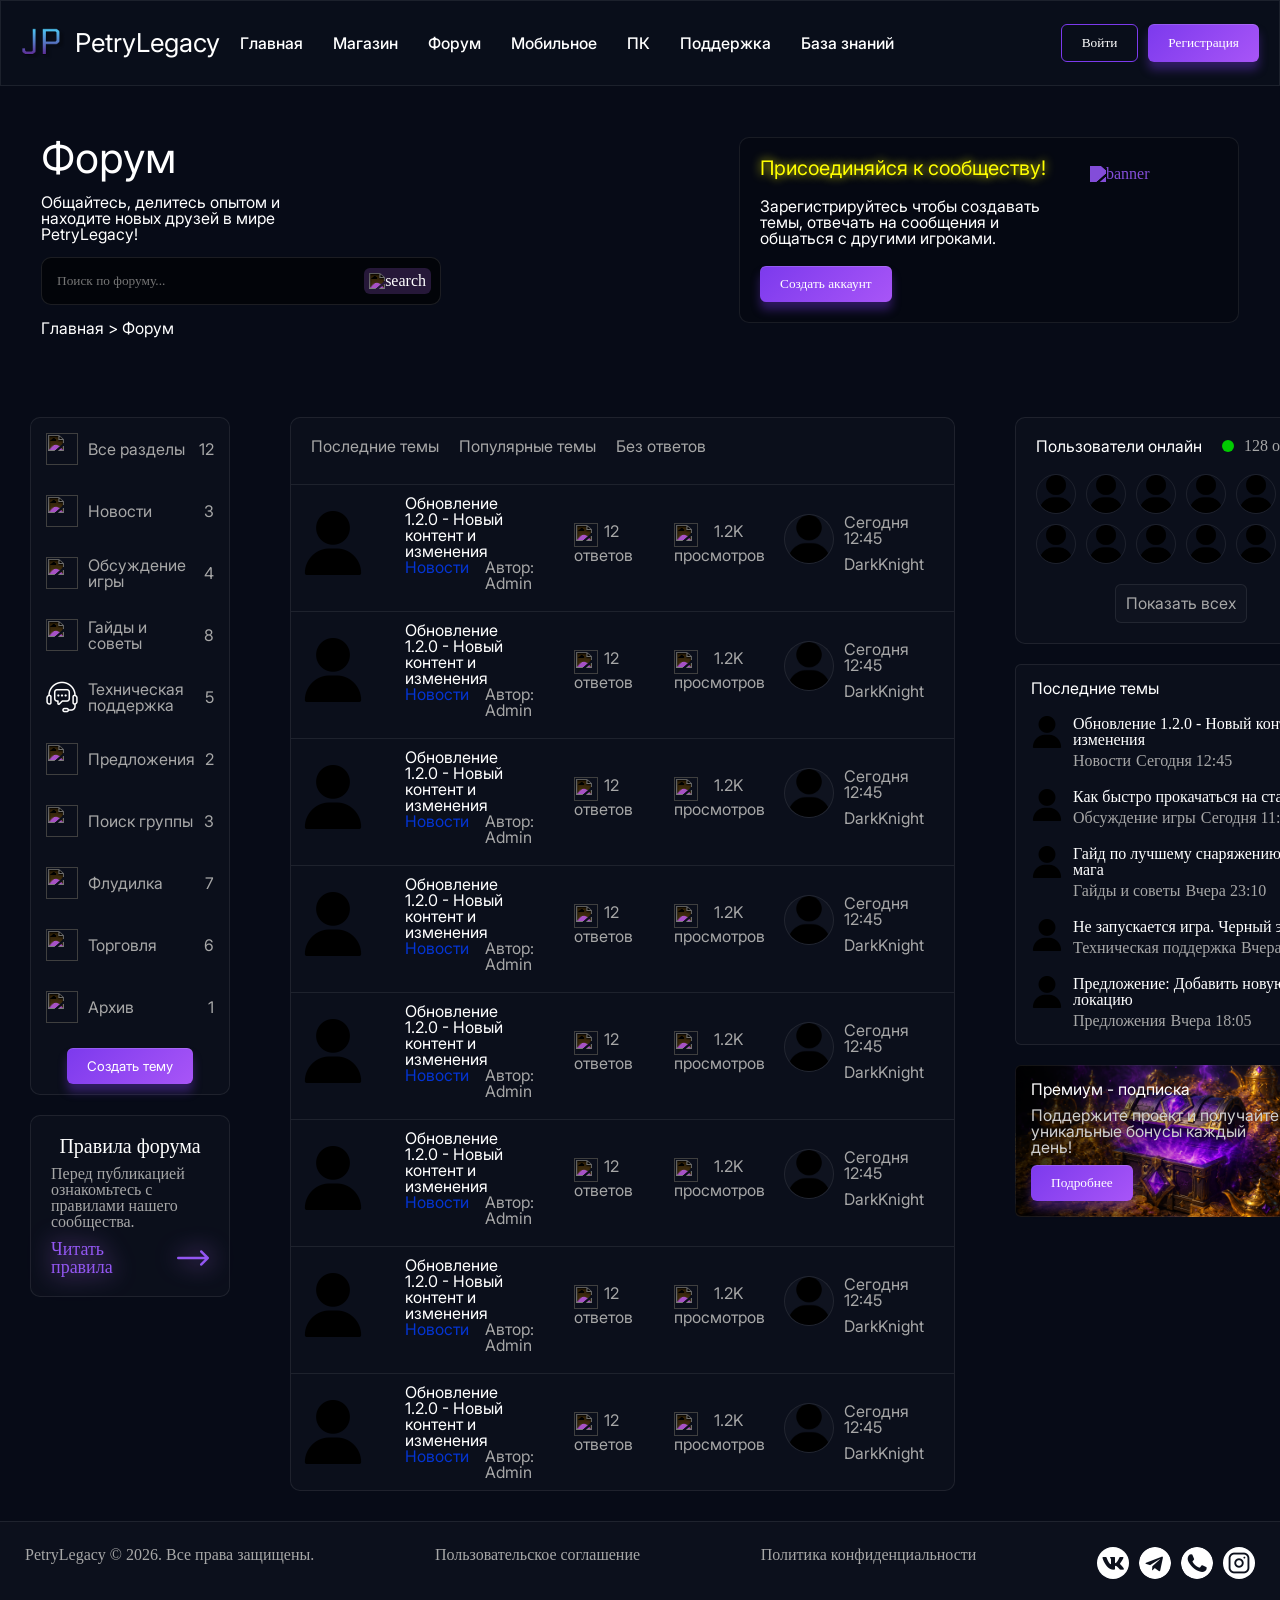
==== forum.html @ e621fa9e "сделал верстку форума" ====
<!DOCTYPE html>
<html lang="en">

<head>
    <meta charset="UTF-8">
    <meta name="viewport" content="width=device-width, initial-scale=1.0">
    <link rel="stylesheet" href="css/reset.css">
    <link rel="stylesheet" href="css/base.css">
    <link rel="stylesheet" href="css/forum.css">
    <link rel="shortcut icon" href="images/logo.png" type="image/x-icon">
    <title>PetryLegacy - Форум</title>
</head>

<body>
    <div class="container">
        <header class="header">
            <a class="header-brand" href="#">
                <img class="header-logo" src="/images/logo.png" alt="logotype">
                <div class="header-title">PetryLegacy</div>
            </a>
            <nav class="header-menu">
                <a class="header-link" href="./index.html">Главная</a>
                <a class="header-link" href="./shop.html">Магазин</a>
                <a class="header-link" href="./forum.html">Форум</a>
                <a class="header-link" href="./mobile.html">Мобильное</a>
                <a class="header-link" href="./desktop.html">ПК</a>
                <a class="header-link" href="./support.html">Поддержка</a>
                <a class="header-link" href="./guide.html">База знаний</a>
            </nav>
            <div class="header-buttons">
                <input class="button-empty" type="button" value="Войти">
                <input class="button-filled" type="button" value="Регистрация">
            </div>
        </header>


        <section class="hero">
            <div class="hero-title-block">
                <h1 class="hero-title">Форум</h1>
                <span class="hero-description">Общайтесь, делитесь опытом и находите новых друзей в мире
                    PetryLegacy!</span>
                <div class="search-block">
                    <input type="text" placeholder="Поиск по форуму...">
                    <a href="#"><img class="hero-search-image" src="images/search.png" alt="search"></a>
                </div>
                <span class="hero-banner-description">Главная > Форум</span>
            </div>
            <div class="hero-banner">
                <div class="hero-banner-block">
                    <div class="hero-banner-vertical">
                        <span class="hero-banner-title">Присоединяйся к сообществу!</span>
                        <span class="hero-banner-description">Зарегистрируйтесь чтобы создавать темы,
                            отвечать на сообщения и общаться с другими игроками.
                        </span>
                        <div>
                            <input class="button-filled" type="button" value="Создать аккаунт">
                        </div>
                    </div>
                    <img class="hero-banner-image" src="images/flag.png" alt="banner">
                </div>
            </div>
        </section>

        <main class="main">
            <section class="left-content">
                <aside class="categories">
                    <div class="category"> 
                        <img src="images/tile.png" alt="">
                        <span class="category-title">Все разделы</span>
                        <span class="category-counter">12</span>
                    </div>
                    <div class="category"> 
                        <img src="images/news.png" alt="">
                        <span class="category-title">Новости</span>
                        <span class="category-counter">3</span>
                    </div>
                    <div class="category"> 
                        <img src="images/chat.png" alt="">
                        <span class="category-title">Обсуждение игры</span>
                        <span class="category-counter">4</span>
                    </div>
                    <div class="category"> 
                        <img src="images/guide.png" alt="">
                        <span class="category-title">Гайды и советы</span>
                        <span class="category-counter">8</span>
                    </div>
                    <div class="category"> 
                        <img src="images/support.png" alt="">
                        <span class="category-title">Техническая поддержка</span>
                        <span class="category-counter">5</span>
                    </div>
                    <div class="category"> 
                        <img src="images/idea.png" alt="">
                        <span class="category-title">Предложения</span>
                        <span class="category-counter">2</span>
                    </div>
                    <div class="category"> 
                        <img src="images/group.png" alt="">
                        <span class="category-title">Поиск группы</span>
                        <span class="category-counter">3</span>
                    </div>
                    <div class="category"> 
                        <img src="images/reverse.png" alt="">
                        <span class="category-title">Флудилка</span>
                        <span class="category-counter">7</span>
                    </div>
                    <div class="category"> 
                        <img src="images/trade.png" alt="">
                        <span class="category-title">Торговля</span>
                        <span class="category-counter">6</span>
                    </div>
                    <div class="category"> 
                        <img src="images/archive.png" alt="">
                        <span class="category-title">Архив</span>
                        <span class="category-counter">1</span>
                    </div>
                    <div class="category-button">
                        <input class="button-filled" type="button" value="Создать тему" style="font-family: Inter-Regular;">
                    </div>
                </aside>
                <aside class="rules">
                    <span class="rules-title">Правила форума</span>
                    <span class="rules-description">Перед публикацией ознакомьтесь с правилами нашего сообщества.</span>
                    <div class="rules-button">
                        <a href="#">
                            <span class="rules-button-title">Читать правила</span>
                        </a>
                        <a href="#">
                            <img class="rules-image" src="images/right-arrow.png" alt="right-arrow">
                        </a>
                    </div>
                </aside>
            </section>

            <section class="content">
                <div class="content-block">
                    <div class="content-navigation">
                    <span>Последние темы</span>
                    <span>Популярные темы</span>
                    <span>Без ответов</span>
                    <div class="content-navigation-sort" custom-select>
                        <div class="first-selector"></div>
                        <div class="another-selector"></div>
                    </div>
                </div>
                    <div class="content-theme">
                        <img class="content-theme-image" src="images/avatar.png" alt="">
                        <div class="content-theme-title-block">
                            <span class="content-theme-title">Обновление 1.2.0 - Новый контент и изменения</span>
                            <span class="content-theme-category">Новости</span>
                            <span class="content-theme-author">Автор: Admin</span>
                        </div>
                        <div class="content-theme-comments">
                                <img class="content-theme-comment-image" src="images/chat.png" alt="">
                                <span class="content-theme-comment-count">12</span>
                                <span class="content-theme-comment-down">ответов</span>
                        </div>
                        <div class="content-theme-views">
                                <img class="content-theme-views-top-image" src="images/chat.png" alt="">
                                <span class="content-theme-views-top-count">1.2K</span>
                                <span class="content-theme-views-down">просмотров</span>
                        </div>
                        <div class="content-theme-profile">
                            <img class="content-theme-profile-image" src="images/avatar.png" alt="">
                            <span>Сегодня 12:45</span>
                            <span>DarkKnight</span>
                        </div>
                    </div>
                    <div class="content-theme">
                        <img class="content-theme-image" src="images/avatar.png" alt="">
                        <div class="content-theme-title-block">
                            <span class="content-theme-title">Обновление 1.2.0 - Новый контент и изменения</span>
                            <span class="content-theme-category">Новости</span>
                            <span class="content-theme-author">Автор: Admin</span>
                        </div>
                        <div class="content-theme-comments">
                                <img class="content-theme-comment-image" src="images/chat.png" alt="">
                                <span class="content-theme-comment-count">12</span>
                                <span class="content-theme-comment-down">ответов</span>
                        </div>
                        <div class="content-theme-views">
                                <img class="content-theme-views-top-image" src="images/chat.png" alt="">
                                <span class="content-theme-views-top-count">1.2K</span>
                                <span class="content-theme-views-down">просмотров</span>
                        </div>
                        <div class="content-theme-profile">
                            <img class="content-theme-profile-image" src="images/avatar.png" alt="">
                            <span>Сегодня 12:45</span>
                            <span>DarkKnight</span>
                        </div>
                    </div>
                    <div class="content-theme">
                        <img class="content-theme-image" src="images/avatar.png" alt="">
                        <div class="content-theme-title-block">
                            <span class="content-theme-title">Обновление 1.2.0 - Новый контент и изменения</span>
                            <span class="content-theme-category">Новости</span>
                            <span class="content-theme-author">Автор: Admin</span>
                        </div>
                        <div class="content-theme-comments">
                                <img class="content-theme-comment-image" src="images/chat.png" alt="">
                                <span class="content-theme-comment-count">12</span>
                                <span class="content-theme-comment-down">ответов</span>
                        </div>
                        <div class="content-theme-views">
                                <img class="content-theme-views-top-image" src="images/chat.png" alt="">
                                <span class="content-theme-views-top-count">1.2K</span>
                                <span class="content-theme-views-down">просмотров</span>
                        </div>
                        <div class="content-theme-profile">
                            <img class="content-theme-profile-image" src="images/avatar.png" alt="">
                            <span>Сегодня 12:45</span>
                            <span>DarkKnight</span>
                        </div>
                    </div>
                    <div class="content-theme">
                        <img class="content-theme-image" src="images/avatar.png" alt="">
                        <div class="content-theme-title-block">
                            <span class="content-theme-title">Обновление 1.2.0 - Новый контент и изменения</span>
                            <span class="content-theme-category">Новости</span>
                            <span class="content-theme-author">Автор: Admin</span>
                        </div>
                        <div class="content-theme-comments">
                                <img class="content-theme-comment-image" src="images/chat.png" alt="">
                                <span class="content-theme-comment-count">12</span>
                                <span class="content-theme-comment-down">ответов</span>
                        </div>
                        <div class="content-theme-views">
                                <img class="content-theme-views-top-image" src="images/chat.png" alt="">
                                <span class="content-theme-views-top-count">1.2K</span>
                                <span class="content-theme-views-down">просмотров</span>
                        </div>
                        <div class="content-theme-profile">
                            <img class="content-theme-profile-image" src="images/avatar.png" alt="">
                            <span>Сегодня 12:45</span>
                            <span>DarkKnight</span>
                        </div>
                    </div>
                    <div class="content-theme">
                        <img class="content-theme-image" src="images/avatar.png" alt="">
                        <div class="content-theme-title-block">
                            <span class="content-theme-title">Обновление 1.2.0 - Новый контент и изменения</span>
                            <span class="content-theme-category">Новости</span>
                            <span class="content-theme-author">Автор: Admin</span>
                        </div>
                        <div class="content-theme-comments">
                                <img class="content-theme-comment-image" src="images/chat.png" alt="">
                                <span class="content-theme-comment-count">12</span>
                                <span class="content-theme-comment-down">ответов</span>
                        </div>
                        <div class="content-theme-views">
                                <img class="content-theme-views-top-image" src="images/chat.png" alt="">
                                <span class="content-theme-views-top-count">1.2K</span>
                                <span class="content-theme-views-down">просмотров</span>
                        </div>
                        <div class="content-theme-profile">
                            <img class="content-theme-profile-image" src="images/avatar.png" alt="">
                            <span>Сегодня 12:45</span>
                            <span>DarkKnight</span>
                        </div>
                    </div>
                    <div class="content-theme">
                        <img class="content-theme-image" src="images/avatar.png" alt="">
                        <div class="content-theme-title-block">
                            <span class="content-theme-title">Обновление 1.2.0 - Новый контент и изменения</span>
                            <span class="content-theme-category">Новости</span>
                            <span class="content-theme-author">Автор: Admin</span>
                        </div>
                        <div class="content-theme-comments">
                                <img class="content-theme-comment-image" src="images/chat.png" alt="">
                                <span class="content-theme-comment-count">12</span>
                                <span class="content-theme-comment-down">ответов</span>
                        </div>
                        <div class="content-theme-views">
                                <img class="content-theme-views-top-image" src="images/chat.png" alt="">
                                <span class="content-theme-views-top-count">1.2K</span>
                                <span class="content-theme-views-down">просмотров</span>
                        </div>
                        <div class="content-theme-profile">
                            <img class="content-theme-profile-image" src="images/avatar.png" alt="">
                            <span>Сегодня 12:45</span>
                            <span>DarkKnight</span>
                        </div>
                    </div>
                    <div class="content-theme">
                        <img class="content-theme-image" src="images/avatar.png" alt="">
                        <div class="content-theme-title-block">
                            <span class="content-theme-title">Обновление 1.2.0 - Новый контент и изменения</span>
                            <span class="content-theme-category">Новости</span>
                            <span class="content-theme-author">Автор: Admin</span>
                        </div>
                        <div class="content-theme-comments">
                                <img class="content-theme-comment-image" src="images/chat.png" alt="">
                                <span class="content-theme-comment-count">12</span>
                                <span class="content-theme-comment-down">ответов</span>
                        </div>
                        <div class="content-theme-views">
                                <img class="content-theme-views-top-image" src="images/chat.png" alt="">
                                <span class="content-theme-views-top-count">1.2K</span>
                                <span class="content-theme-views-down">просмотров</span>
                        </div>
                        <div class="content-theme-profile">
                            <img class="content-theme-profile-image" src="images/avatar.png" alt="">
                            <span>Сегодня 12:45</span>
                            <span>DarkKnight</span>
                        </div>
                    </div>
                    <div class="content-theme">
                        <img class="content-theme-image" src="images/avatar.png" alt="">
                        <div class="content-theme-title-block">
                            <span class="content-theme-title">Обновление 1.2.0 - Новый контент и изменения</span>
                            <span class="content-theme-category">Новости</span>
                            <span class="content-theme-author">Автор: Admin</span>
                        </div>
                        <div class="content-theme-comments">
                                <img class="content-theme-comment-image" src="images/chat.png" alt="">
                                <span class="content-theme-comment-count">12</span>
                                <span class="content-theme-comment-down">ответов</span>
                        </div>
                        <div class="content-theme-views">
                                <img class="content-theme-views-top-image" src="images/chat.png" alt="">
                                <span class="content-theme-views-top-count">1.2K</span>
                                <span class="content-theme-views-down">просмотров</span>
                        </div>
                        <div class="content-theme-profile">
                            <img class="content-theme-profile-image" src="images/avatar.png" alt="">
                            <span>Сегодня 12:45</span>
                            <span>DarkKnight</span>
                        </div>
                    </div>
                </div>
            </section>

            <section class="right-content">

                <aside class="online-players">
                        <div class="online-title-block">
                            <span class="online-title">Пользователи онлайн</span>
                            <div class="online-ball"></div>
                            <span class="online-description">128 онлайн</span>
                        </div>
                        <div class="players-block">
                            <div class="online-player">
                                <a href="#">
                                    <img class="online-player-image" src="images/avatar.png" alt="profile">
                                </a>
                            </div>
                            <div class="online-player">
                                <a href="#">
                                    <img class="online-player-image" src="images/avatar.png" alt="profile">
                                </a>
                            </div>
                            <div class="online-player">
                                <a href="#">
                                    <img class="online-player-image" src="images/avatar.png" alt="profile">
                                </a>
                            </div>
                            <div class="online-player">
                                <a href="#">
                                    <img class="online-player-image" src="images/avatar.png" alt="profile">
                                </a>
                            </div>
                            <div class="online-player">
                                <a href="#">
                                    <img class="online-player-image" src="images/avatar.png" alt="profile">
                                </a>
                            </div>
                            <div class="online-player">
                                <a href="#">
                                    <img class="online-player-image" src="images/avatar.png" alt="profile">
                                </a>
                            </div>
                            <div class="online-player">
                                <a href="#">
                                    <img class="online-player-image" src="images/avatar.png" alt="profile">
                                </a>
                            </div>
                            <div class="online-player">
                                <a href="#">
                                    <img class="online-player-image" src="images/avatar.png" alt="profile">
                                </a>
                            </div>
                            <div class="online-player">
                                <a href="#">
                                    <img class="online-player-image" src="images/avatar.png" alt="profile">
                                </a>
                            </div>
                            <div class="online-player">
                                <a href="#">
                                    <img class="online-player-image" src="images/avatar.png" alt="profile">
                                </a>
                            </div>
                            <div class="online-player">
                                <a href="#">
                                    <img class="online-player-image" src="images/avatar.png" alt="profile">
                                </a>
                            </div>
                            <div class="last-player">
                                <a href="#">
                                    <div class="last-player-image">
                                        <span class="last-player-count">99+</span>
                                    </div>
                                </a>
                            </div>
                        </div> 
                        <div class="online-players-button">
                            <a href="#">
                                <span class="online-players-button-title">Показать всех</span>
                            </a>
                        </div>
                </aside>
                <aside class="last-themes">
                    <div class="last-themes-block">
                        <span class="last-themes-title">Последние темы</span>
                        <div class="theme-mini">
                            <img class="theme-mini-image" src="images/avatar.png" alt="">
                            <div class="theme-mini-description">
                                <a href="#">
                                    <span class="theme-mini-title">Обновление 1.2.0 - Новый контент и изменения</span>  
                                </a>
                                <div class="theme-mini-data">
                                    <span class="theme-mini-category">Новости</span>
                                    <span class="theme-mini-date">Сегодня 12:45</span>
                                </div>
                            </div>
                        </div>
                        <div class="theme-mini">
                            <img class="theme-mini-image" src="images/avatar.png" alt="">
                            <div class="theme-mini-description">
                                <a href="#">
                                    <span class="theme-mini-title">Как быстро прокачаться на старте ?</span>  
                                </a>
                                <div class="theme-mini-data">
                                    <span class="theme-mini-category">Обсуждение игры</span>
                                    <span class="theme-mini-date">Сегодня 11:30</span>
                                </div>
                            </div>
                        </div>
                        <div class="theme-mini">
                            <img class="theme-mini-image" src="images/avatar.png" alt="">
                            <div class="theme-mini-description">
                                <a href="#">
                                    <span class="theme-mini-title">Гайд по лучшему снаряжению для мага</span>  
                                </a>
                                <div class="theme-mini-data">
                                    <span class="theme-mini-category">Гайды и советы</span>
                                    <span class="theme-mini-date">Вчера 23:10</span>
                                </div>
                            </div>
                        </div>
                        <div class="theme-mini">
                            <img class="theme-mini-image" src="images/avatar.png" alt="">
                            <div class="theme-mini-description">
                                <a href="#">
                                    <span class="theme-mini-title">Не запускается игра. Черный экран</span>  
                                </a>
                                <div class="theme-mini-data">
                                    <span class="theme-mini-category">Техническая поддержка</span>
                                    <span class="theme-mini-date">Вчера 20:33</span>
                                </div>
                            </div>
                        </div>
                        <div class="theme-mini">
                            <img class="theme-mini-image" src="images/avatar.png" alt="">
                            <div class="theme-mini-description">
                                <a href="#">
                                    <span class="theme-mini-title">Предложение: Добавить новую локацию</span>  
                                </a>
                                <div class="theme-mini-data">
                                    <span class="theme-mini-category">Предложения</span>
                                    <span class="theme-mini-date">Вчера 18:05</span>
                                </div>
                            </div>
                        </div>
                    </div>
                </aside>
                <aside class="premium-banner">
                    <span class="premium-banner-title">Премиум - подписка</span>
                    <span class="premium-banner-description">Поддержите проект и получайте уникальные бонусы каждый день!</span>
                    <div class="premium-banner-button">
                        <input class="button-filled" type="button" value="Подробнее">  
                    </div>
                </aside>

            </section>

        </main>


        <footer class="another-footer">
            <span>PetryLegacy &copy 2026. Все права защищены.</span>
            <span>Пользовательское соглашение</span>
            <span>Политика конфиденциальности</span>
            <div class="footer-social">
                <a href="#">
                    <img src="images/vk.png" alt="VK">
                </a>
                <a href="#">
                    <img src="images/telegram.png" alt="Telegram">
                </a>
                <a href="#">
                    <img src="images/whatsapp.png" alt="Whatsapp">
                </a>
                <a href="#">
                    <img src="images/instagram.png" alt="Instagram">
                </a>
            </div>
        </footer>
    </div>
</body>

</html>
---- css/base.css ----
@font-face {
  font-family: "Inter-Bold";
  src: url(../fonts/Inter-Bold.ttf);
  font-weight: normal;
}
@font-face {
  font-family: "Inter-Italic";
  src: url(../fonts/Inter-Italic.ttf);
  font-weight: normal;
}
@font-face {
  font-family: "Inter-Medium";
  src: url(../fonts/Inter-Medium.ttf);
  font-weight: normal;
}
@font-face {
  font-family: "Inter-Regular";
  src: url(../fonts/Inter-Regular.ttf);
  font-weight: normal;
}
.container{
  width: 100%;
  min-height: 100%;
  background-color: #070B17;
}
.header{
  display: flex;
  align-items: center;
  gap:20px;
  background-color: #0A0F1BCC;
  border: 1px solid rgba(255,255,255,0.08);
  padding: 10px;
}
.header-brand{
  display: flex;
  align-items: center;
}
.header-logo{
  width: 64px;
  height: 64px;
  padding: 10px;
}
.header-title{
  font-size: 26px;
  font-family:Inter-Regular;

  color: white;
}
.header-menu{
  display: flex;
  gap: 30px;
  align-items: center;
}
.header-buttons{
  display: flex;
  margin-left: auto;
  gap: 10px;
  padding: 10px;
}
.header-link{
color: white;
font-family: Inter-Medium;
}
.button-empty{
border-radius: 6px;
color: white;
padding:  10px 20px;
background-color: rgba(10, 15, 27, 0.3);
border: 1px solid #7C3AED;
}
.button-filled{
  border-radius: 6px;
  padding: 10px 20px;
  color: white;
  background: linear-gradient(135deg, #7C3AED, #A855F7);
  box-shadow:
    0 8px 10px rgba(124, 58, 237, 0.35),
    inset 0 1px 0 rgba(255,255,255,0.15);
}
.card{
  display: flex;
  flex-direction: column;
  align-items:start;
  border: 1px solid rgba(255,255,255,0.08);
  border-radius: 8px;
  gap: 10px;
  padding: 20px 10px;
  background-color: #111827;
}
.card-image{
  width: 100%;
  height: 100%;
  border-radius: 10px;
}
.card-title{
  color: white;
  font-family: Inter-Regular;
}
.card-description{
  color: gray;
}
.card-cost{
  color: #22C55E;
  font-family: Inter-Medium;
}
.footer{
  background-color: #0B1020;
  padding: 10px;
}
.footer-grid{
  border-top: 1px solid rgba(255,255,255,0.08);
  border-bottom: 1px solid rgba(255,255,255,0.08);
  padding: 10px;
  display: grid;
  grid-template-columns: repeat(4,300px);
}
.footer-column{
  display: flex;
  flex-direction: column;
  gap: 10px;
}
.footer-policy{
  padding: 10px;
  display: flex;
  gap: 10px;
}
.footer-policy span{
  margin-right: auto;
}
.footer-column h4{
  color: white;
  font-size: 20px;
}
.footer-column a,span{
  color: rgb(167, 167, 167);
}
.footer-policy a{
  color: rgb(167, 167, 167);
}
.footer-social{
  display: flex;
  gap: 10px;
}
.footer-social img{
border-radius: 50%;
filter: invert(1);
height: auto;
width: 32px;
}
.footer-title{
  color: white;
  font-size: 24px;
  font-family: Inter-Regular;
}
.active{
  box-shadow: inset 0 0 5px #b56cfa;
  
}
.active span{
  color: #b56cfa;
}
.completed{
  background: rgba(0,0,0,0.1);
  box-shadow: inset 0 0 5px rgba(34, 197, 94,0.5);
  
}
.completed .card-description,
.completed .card-day-title,
.completed .card-title
{
  color: rgba(34, 197, 94,0.5);
}
.completed .daily-status
{
  color: rgba(34, 197, 94,1);
}
.hide{
  display: none;
}
.button-filled,
.button-empty {
    transition:
        transform .2s ease,
        box-shadow .2s ease,
        background .2s ease;
}
.button-filled:hover,
.button-empty:hover {
    transform: translateY(-2px);

    box-shadow:
        0 0 20px rgba(181, 108, 250, .25);
}
.card{
      transition:
        transform .25s ease,
        border-color .25s ease,
        box-shadow .25s ease;
}
.card:hover {
    transform: translateY(-6px) scale(1.01);

    box-shadow:
        0 10px 30px rgba(0,0,0,.4),
        0 0 25px rgba(181,108,250,.2);
}
.header-link,
.footer-column a {
    position: relative;

    transition:
        transform .2s ease
        color .2s ease,
        text-shadow .2s ease;
}
.header-link:hover,
.footer-column a:hover{

    text-shadow:
        0 0 10px rgba(181,108,250,0.8),
        0 0 20px rgba(181,108,250,0.4);
}

.another-footer{
  background-color: rgba(255,255,255,0.02);
  padding: 25px;
  display: flex;
  justify-content: space-between;
  border-top: 1px solid rgba(255,255,255,0.08);
}
---- css/forum.css ----
.hero{
    border: 1px solid rgba(0, 0, 0, 0.02);
    background: url(/images/hero-forum.png);
    background-size: cover;
    background-position: 0 90%;
    display: flex;
    padding: 30px 20px;
}
.hero-title-block{
    max-width: 350px;
    display: flex;
    flex-direction: column;
    padding: 20px;
    gap: 15px;
}
.hero-title{
    color: white;
    font-family: Inter-Regular;
    font-size: 42px;
}
.hero-description{
    font-family: Inter-Regular;
    color: white;
}
.search-block{
    position: relative;
}
.search-block input{
    width: 400px;
    padding: 15px;
    border-radius: 10px;
    background-color: rgba(0, 0, 0, 0.6);
    border: 1px solid rgba(255, 255, 255, 0.1);
    color: white;
    padding-right: 50px;
}
.search-block a{
    position: absolute;
    right: -80px;
    top: 50%;
    transform: translateY(-50%);
    background-color: rgba(181, 108, 250,0.2);
    border-radius: 6px;
}
.hero-search-image{
    padding: 5px;
    width: 32px;
    height: 32px;
    filter: invert(1);
}
.hero-banner{
    margin-left: auto;
    padding: 20px;
}
.hero-banner-block{
    display: flex;
    gap: 30px;
    align-items: center;
    padding: 20px;
    border-radius: 10px;
    background-color: rgba(0, 0, 0, 0.2);
    border: 1px solid rgba(255, 255, 255, 0.08);
}
.hero-banner-vertical{
    max-width: 300px;
    display: flex;
    flex-direction: column;
    gap: 20px;
}
.hero-banner-title{
    color: yellow;
    font-family: Inter-Regular;
    text-shadow: 0 0 10px yellow;
    font-size: 20px;
}
.hero-banner-description{
    font-family: Inter-Regular;
    color: white;
}
.hero-banner-image{
    width: 128px;
    height: 128px;
    filter:   
    brightness(0)
    saturate(100%)
    invert(35%)
    sepia(98%)
    saturate(1600%)
    hue-rotate(240deg)
    brightness(85%);
}
.main{
    display: flex;
    justify-content: space-between;
}
.left-content{
    max-width: 350px;
    display: flex;
    flex-direction: column;
    padding: 30px;
    gap: 20px;
}
.right-content{
    display: flex;
    flex-direction: column;
    padding: 30px;
    gap: 20px;
    max-width: 400px;
}
.categories{
    display: grid;
    grid-template-rows: repeat(11,auto);
    border: 1px solid rgba(255,255,255,0.08);
    background-color: rgba(255,255,255,0.02);
    border-radius: 10px;
}
.category{
    display: flex;
    gap: 10px;
    padding: 15px;
    justify-content: center;
    align-items: center;
    position: relative;
}
.category-title{
    font-family: Inter-Regular;
}
.category-counter{
    margin-left: auto;
    font-family: Inter-Regular;
}
.category-button{
    display: flex;
    justify-content: center;
    padding: 10px;
}
.category img{
    width: 32px;
    height: 32px;
    filter: invert(1);
}
.category::before{
    content: "";
    position: absolute;
    inset: 0;
    background: linear-gradient(90deg,rgba(99, 18, 191, 0.7),rgba(0,0,0,0.2));
    opacity: 0;
    transition: 0.5s ease;
    border-radius: 6px;
}
.category:hover::before{
opacity: 1;
}
.rules{
    display: flex;
    flex-direction: column;
    padding: 20px;
    border-radius: 10px;
    border: 1px solid rgba(255,255,255,0.08);
    background-color: rgba(255,255,255,0.02);
    align-items: center;
    gap: 10px;  
}
.rules-title{
    color: white;
    font-size: 20px;
}
.rules-button{
    display: flex;
    align-items: center;
    gap: 20px;
    filter:  
    brightness(0)
    saturate(100%)
    invert(35%)
    sepia(98%)
    saturate(1600%)
    hue-rotate(240deg)
    brightness(95%)
    drop-shadow(0 0 12px #b56cfa);
}
.rules-button-title{
    font-size: 18px;
}
.rules-image{
    width: 32px;
    height: 32px;
}
.online-players{
    padding: 20px;
    border-radius: 10px;
    border: 1px solid rgba(255,255,255,0.08);
    background-color: rgba(255,255,255,0.02);
    display: flex;
    flex-direction: column;
    gap: 20px;
}
.online-title-block{
    display: flex;
    align-items: center;
    gap:10px;
}
.online-title{
    padding-right: 10px;
    color: white;
    font-family: Inter-Regular;
}
.online-ball{
    width: 12px;
    height: 12px;
    border-radius: 50%;
    background-color: rgb(1, 203, 1);
}
.players-block{
    display: grid;
    grid-template-columns: repeat(6,auto);
    gap: 10px;
}
.last-player-image{
    display: inline-flex;
    align-items: center;
    justify-content: center;
    background-color: rgba(255,255,255,0.08);
    width: 40px;
    height: 40px;
    border-radius: 50%;
    padding: 10px;
}
.last-player-count{
    color: white;
}

.online-player-image{
    border-radius: 50%;
    border: 1px solid rgba(255,255,255,0.08);
    width: 40px;
    height: 40px;
}
.online-players-button{
    display: flex;
    justify-content: center;
}
.online-players-button a{
    border: 1px solid rgba(255,255,255,0.08);
    background-color: rgba(255,255,255,0.02);
    padding: 10px;
    border-radius: 6px;
}
.online-players-button-title{
    font-family: Inter-Regular;
}
.last-themes-block {
    border: 1px solid rgba(255,255,255,0.08);
    background-color: rgba(255,255,255,0.02);
    border-radius: 6px;
    padding: 15px;
    display: flex;
    flex-direction: column;
    gap: 20px;
}
.last-themes-title {
    color: white;
    font-family: Inter-Regular;
}
.theme-mini {
    display: flex;
    gap: 10px;
}
.theme-mini-image{
width: 32px;
height: 32px;
}
.theme-mini-description{
    display: flex;
    flex-direction: column;
    gap: 5px;
}
.theme-mini-title {
    color: white;
}
.theme-mini-data{
display: flex;
gap: 5px;
}
.premium-banner {
    border: 1px solid rgba(255,255,255,0.08);
    background: 
    linear-gradient(90deg, rgba(0, 0, 0, 0.8)5%, rgba(0, 0, 0, 0)60%),
    url(../images/chest1.png);
    background-size: cover;
    background-position: center;
    border-radius: 6px;
    padding: 15px;
    display: flex;
    flex-direction: column;
    gap: 10px;
}
.premium-banner-title {
    color: white;
    font-family: Inter-Regular;
}
.premium-banner-description{
    max-width: 250px;
    color: rgb(206, 206, 206);
    font-family: Inter-Regular;
}
.content{
    padding: 30px;
    font-family: Inter-Regular;
}
.content-navigation{
    padding: 20px;
    display: flex;
    gap: 20px;
}
.content-block{
    display: flex;
    flex-direction: column;
    gap: 10px;
    border: 1px solid rgba(255,255,255,0.08);
    background-color: rgba(255,255,255,0.02);
    border-radius: 10px;
}
.content-theme{
    display: flex;
    gap: 40px;
    align-items: center;
    border-top: 1px solid rgba(255,255,255,0.08);
    padding: 10px;
    padding-right: 30px;
}
.content-theme-image{
    width: 64px;
    height: 64px;
}
.content-theme-title-block{
    display: grid;
    grid-template-columns: 80px auto;
    grid-template-rows: auto auto;
}
.content-theme-title{
    color:white;
    grid-column: span 2;
}
.content-theme-category{
    color: rgb(4, 52, 210);
}
.content-theme-comments{
    display: grid;
    grid-template-columns: 30px 30px;
    grid-template-rows: auto auto;
}
.content-theme-comment-image{
    width: 24px;
    height: 24px;
    filter: invert(1);
}
.content-theme-comment-down{
    grid-row: span 2;
}
.content-theme-views-top-image{
    width: 24px;
    height: 24px;
    filter: invert(1);
}
.content-theme-views{
    display: grid;
    grid-template-columns: 40px 30px;
    grid-template-rows: auto auto;
}
.content-theme-profile{
    display: grid;
    grid-template-columns: auto auto;
    grid-template-rows: auto auto;
    gap: 10px;
}
.content-theme-profile-image{
    grid-row: span 2;
    width: 50px;
    height: 50px;
    border: 1px solid rgba(255,255,255,0.08);
    background-color: rgba(255,255,255,0.02);
    border-radius: 50%;
}
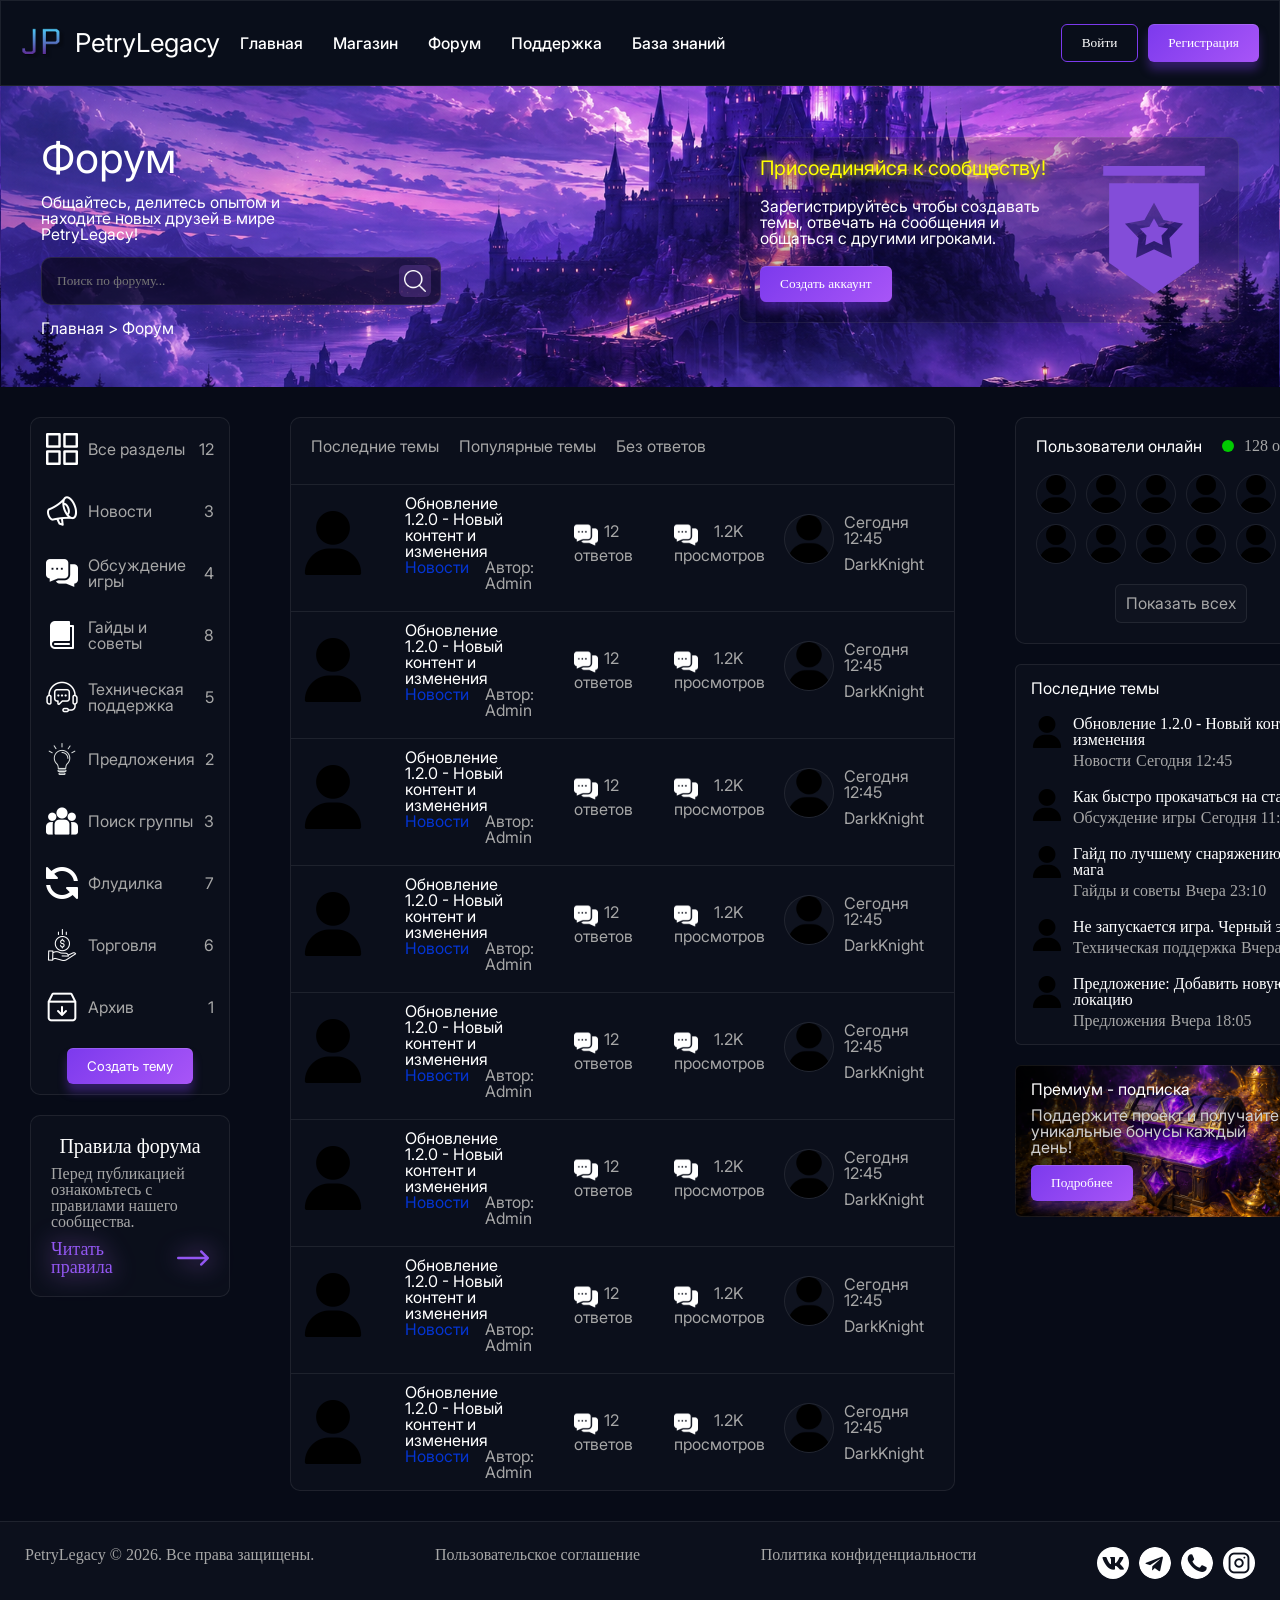
==== commit c9f54962: "доделал верстку всех страниц" ====
--- a/forum.html
+++ b/forum.html
@@ -22,8 +22,6 @@
                 <a class="header-link" href="./index.html">Главная</a>
                 <a class="header-link" href="./shop.html">Магазин</a>
                 <a class="header-link" href="./forum.html">Форум</a>
-                <a class="header-link" href="./mobile.html">Мобильное</a>
-                <a class="header-link" href="./desktop.html">ПК</a>
                 <a class="header-link" href="./support.html">Поддержка</a>
                 <a class="header-link" href="./guide.html">База знаний</a>
             </nav>
--- a/css/base.css
+++ b/css/base.css
@@ -62,6 +62,7 @@
 font-family: Inter-Medium;
 }
 .button-empty{
+cursor: pointer;
 border-radius: 6px;
 color: white;
 padding:  10px 20px;
@@ -69,6 +70,7 @@
 border: 1px solid #7C3AED;
 }
 .button-filled{
+  cursor: pointer;
   border-radius: 6px;
   padding: 10px 20px;
   color: white;
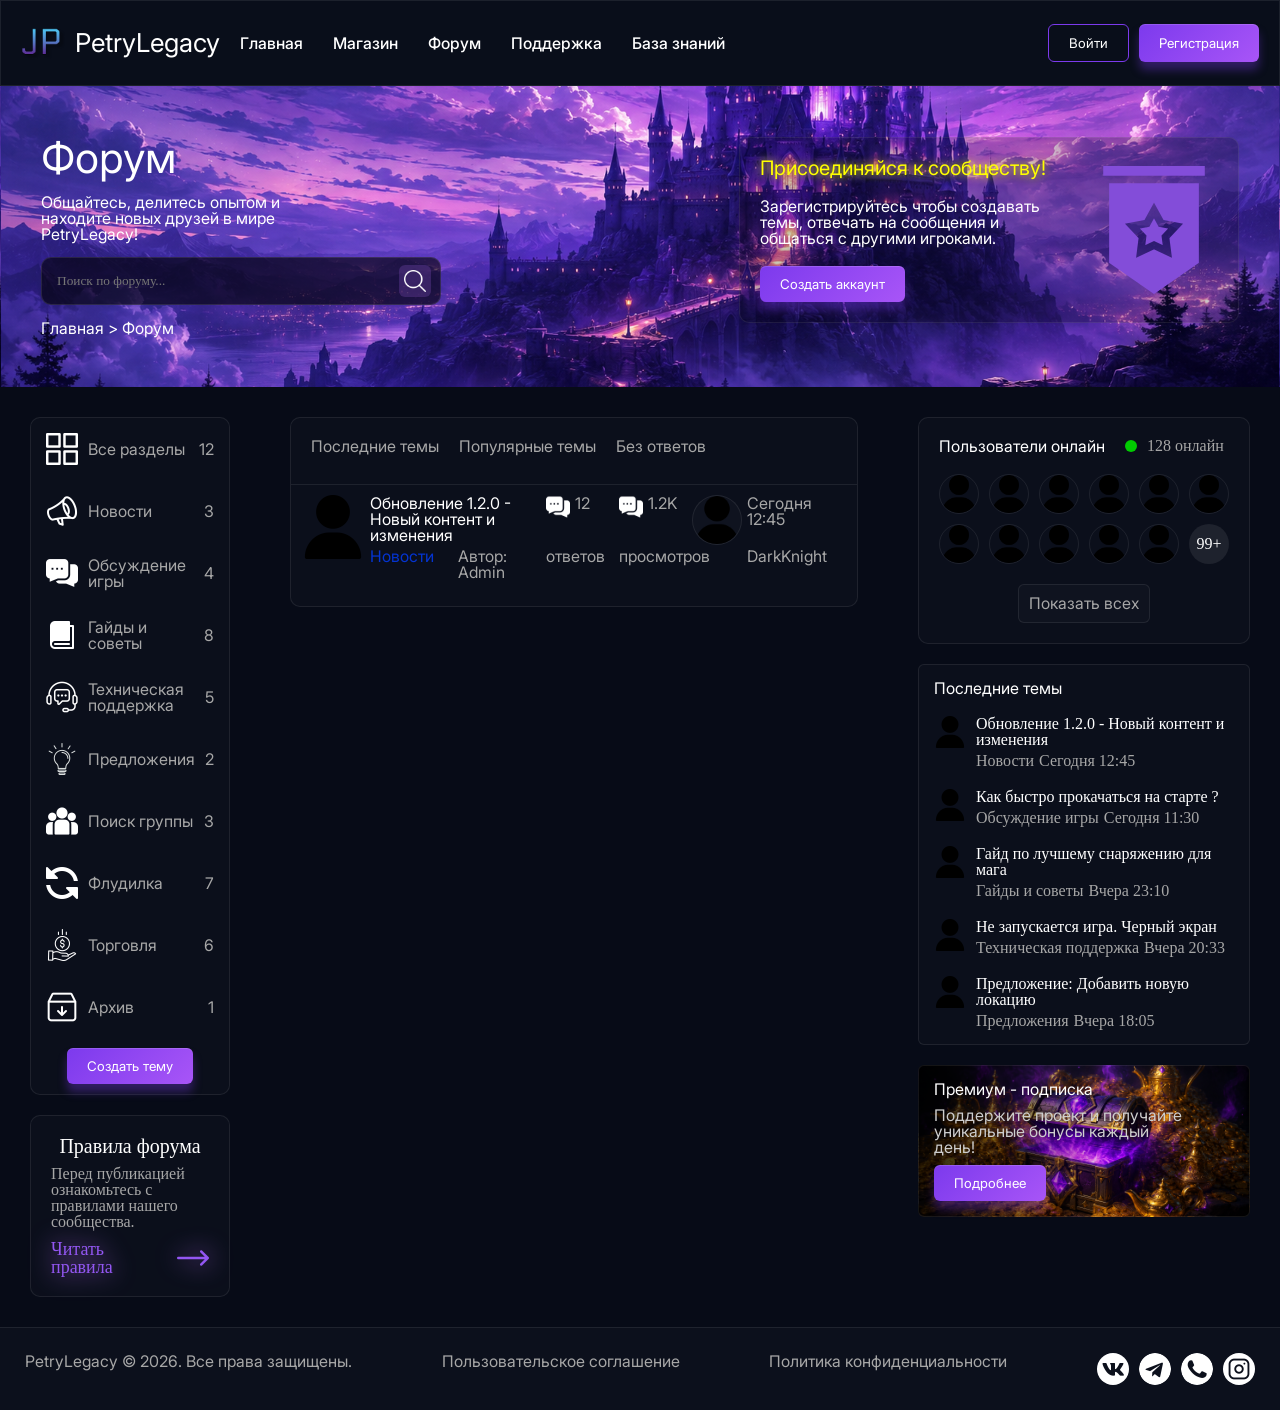
==== commit 8d919386: "подправил деталей" ====
--- a/forum.html
+++ b/forum.html
@@ -143,187 +143,18 @@
                 </div>
                     <div class="content-theme">
                         <img class="content-theme-image" src="images/avatar.png" alt="">
-                        <div class="content-theme-title-block">
                             <span class="content-theme-title">Обновление 1.2.0 - Новый контент и изменения</span>
+                            <img class="content-theme-comment-image" src="images/chat.png" alt="">
+                            <span class="content-theme-comment-count">12</span>
+                            <img class="content-theme-views-top-image" src="images/chat.png" alt="">
+                            <span class="content-theme-views-top-count">1.2K</span>
+                            <img class="content-theme-profile-image" src="images/avatar.png" alt="">
+                            <span class="content-theme-profile-title">Сегодня 12:45</span>
                             <span class="content-theme-category">Новости</span>
                             <span class="content-theme-author">Автор: Admin</span>
-                        </div>
-                        <div class="content-theme-comments">
-                                <img class="content-theme-comment-image" src="images/chat.png" alt="">
-                                <span class="content-theme-comment-count">12</span>
-                                <span class="content-theme-comment-down">ответов</span>
-                        </div>
-                        <div class="content-theme-views">
-                                <img class="content-theme-views-top-image" src="images/chat.png" alt="">
-                                <span class="content-theme-views-top-count">1.2K</span>
-                                <span class="content-theme-views-down">просмотров</span>
-                        </div>
-                        <div class="content-theme-profile">
-                            <img class="content-theme-profile-image" src="images/avatar.png" alt="">
-                            <span>Сегодня 12:45</span>
-                            <span>DarkKnight</span>
-                        </div>
-                    </div>
-                    <div class="content-theme">
-                        <img class="content-theme-image" src="images/avatar.png" alt="">
-                        <div class="content-theme-title-block">
-                            <span class="content-theme-title">Обновление 1.2.0 - Новый контент и изменения</span>
-                            <span class="content-theme-category">Новости</span>
-                            <span class="content-theme-author">Автор: Admin</span>
-                        </div>
-                        <div class="content-theme-comments">
-                                <img class="content-theme-comment-image" src="images/chat.png" alt="">
-                                <span class="content-theme-comment-count">12</span>
-                                <span class="content-theme-comment-down">ответов</span>
-                        </div>
-                        <div class="content-theme-views">
-                                <img class="content-theme-views-top-image" src="images/chat.png" alt="">
-                                <span class="content-theme-views-top-count">1.2K</span>
-                                <span class="content-theme-views-down">просмотров</span>
-                        </div>
-                        <div class="content-theme-profile">
-                            <img class="content-theme-profile-image" src="images/avatar.png" alt="">
-                            <span>Сегодня 12:45</span>
-                            <span>DarkKnight</span>
-                        </div>
-                    </div>
-                    <div class="content-theme">
-                        <img class="content-theme-image" src="images/avatar.png" alt="">
-                        <div class="content-theme-title-block">
-                            <span class="content-theme-title">Обновление 1.2.0 - Новый контент и изменения</span>
-                            <span class="content-theme-category">Новости</span>
-                            <span class="content-theme-author">Автор: Admin</span>
-                        </div>
-                        <div class="content-theme-comments">
-                                <img class="content-theme-comment-image" src="images/chat.png" alt="">
-                                <span class="content-theme-comment-count">12</span>
-                                <span class="content-theme-comment-down">ответов</span>
-                        </div>
-                        <div class="content-theme-views">
-                                <img class="content-theme-views-top-image" src="images/chat.png" alt="">
-                                <span class="content-theme-views-top-count">1.2K</span>
-                                <span class="content-theme-views-down">просмотров</span>
-                        </div>
-                        <div class="content-theme-profile">
-                            <img class="content-theme-profile-image" src="images/avatar.png" alt="">
-                            <span>Сегодня 12:45</span>
-                            <span>DarkKnight</span>
-                        </div>
-                    </div>
-                    <div class="content-theme">
-                        <img class="content-theme-image" src="images/avatar.png" alt="">
-                        <div class="content-theme-title-block">
-                            <span class="content-theme-title">Обновление 1.2.0 - Новый контент и изменения</span>
-                            <span class="content-theme-category">Новости</span>
-                            <span class="content-theme-author">Автор: Admin</span>
-                        </div>
-                        <div class="content-theme-comments">
-                                <img class="content-theme-comment-image" src="images/chat.png" alt="">
-                                <span class="content-theme-comment-count">12</span>
-                                <span class="content-theme-comment-down">ответов</span>
-                        </div>
-                        <div class="content-theme-views">
-                                <img class="content-theme-views-top-image" src="images/chat.png" alt="">
-                                <span class="content-theme-views-top-count">1.2K</span>
-                                <span class="content-theme-views-down">просмотров</span>
-                        </div>
-                        <div class="content-theme-profile">
-                            <img class="content-theme-profile-image" src="images/avatar.png" alt="">
-                            <span>Сегодня 12:45</span>
-                            <span>DarkKnight</span>
-                        </div>
-                    </div>
-                    <div class="content-theme">
-                        <img class="content-theme-image" src="images/avatar.png" alt="">
-                        <div class="content-theme-title-block">
-                            <span class="content-theme-title">Обновление 1.2.0 - Новый контент и изменения</span>
-                            <span class="content-theme-category">Новости</span>
-                            <span class="content-theme-author">Автор: Admin</span>
-                        </div>
-                        <div class="content-theme-comments">
-                                <img class="content-theme-comment-image" src="images/chat.png" alt="">
-                                <span class="content-theme-comment-count">12</span>
-                                <span class="content-theme-comment-down">ответов</span>
-                        </div>
-                        <div class="content-theme-views">
-                                <img class="content-theme-views-top-image" src="images/chat.png" alt="">
-                                <span class="content-theme-views-top-count">1.2K</span>
-                                <span class="content-theme-views-down">просмотров</span>
-                        </div>
-                        <div class="content-theme-profile">
-                            <img class="content-theme-profile-image" src="images/avatar.png" alt="">
-                            <span>Сегодня 12:45</span>
-                            <span>DarkKnight</span>
-                        </div>
-                    </div>
-                    <div class="content-theme">
-                        <img class="content-theme-image" src="images/avatar.png" alt="">
-                        <div class="content-theme-title-block">
-                            <span class="content-theme-title">Обновление 1.2.0 - Новый контент и изменения</span>
-                            <span class="content-theme-category">Новости</span>
-                            <span class="content-theme-author">Автор: Admin</span>
-                        </div>
-                        <div class="content-theme-comments">
-                                <img class="content-theme-comment-image" src="images/chat.png" alt="">
-                                <span class="content-theme-comment-count">12</span>
-                                <span class="content-theme-comment-down">ответов</span>
-                        </div>
-                        <div class="content-theme-views">
-                                <img class="content-theme-views-top-image" src="images/chat.png" alt="">
-                                <span class="content-theme-views-top-count">1.2K</span>
-                                <span class="content-theme-views-down">просмотров</span>
-                        </div>
-                        <div class="content-theme-profile">
-                            <img class="content-theme-profile-image" src="images/avatar.png" alt="">
-                            <span>Сегодня 12:45</span>
-                            <span>DarkKnight</span>
-                        </div>
-                    </div>
-                    <div class="content-theme">
-                        <img class="content-theme-image" src="images/avatar.png" alt="">
-                        <div class="content-theme-title-block">
-                            <span class="content-theme-title">Обновление 1.2.0 - Новый контент и изменения</span>
-                            <span class="content-theme-category">Новости</span>
-                            <span class="content-theme-author">Автор: Admin</span>
-                        </div>
-                        <div class="content-theme-comments">
-                                <img class="content-theme-comment-image" src="images/chat.png" alt="">
-                                <span class="content-theme-comment-count">12</span>
-                                <span class="content-theme-comment-down">ответов</span>
-                        </div>
-                        <div class="content-theme-views">
-                                <img class="content-theme-views-top-image" src="images/chat.png" alt="">
-                                <span class="content-theme-views-top-count">1.2K</span>
-                                <span class="content-theme-views-down">просмотров</span>
-                        </div>
-                        <div class="content-theme-profile">
-                            <img class="content-theme-profile-image" src="images/avatar.png" alt="">
-                            <span>Сегодня 12:45</span>
-                            <span>DarkKnight</span>
-                        </div>
-                    </div>
-                    <div class="content-theme">
-                        <img class="content-theme-image" src="images/avatar.png" alt="">
-                        <div class="content-theme-title-block">
-                            <span class="content-theme-title">Обновление 1.2.0 - Новый контент и изменения</span>
-                            <span class="content-theme-category">Новости</span>
-                            <span class="content-theme-author">Автор: Admin</span>
-                        </div>
-                        <div class="content-theme-comments">
-                                <img class="content-theme-comment-image" src="images/chat.png" alt="">
-                                <span class="content-theme-comment-count">12</span>
-                                <span class="content-theme-comment-down">ответов</span>
-                        </div>
-                        <div class="content-theme-views">
-                                <img class="content-theme-views-top-image" src="images/chat.png" alt="">
-                                <span class="content-theme-views-top-count">1.2K</span>
-                                <span class="content-theme-views-down">просмотров</span>
-                        </div>
-                        <div class="content-theme-profile">
-                            <img class="content-theme-profile-image" src="images/avatar.png" alt="">
-                            <span>Сегодня 12:45</span>
-                            <span>DarkKnight</span>
-                        </div>
+                            <span class="content-theme-comment-down">ответов</span>
+                            <span class="content-theme-views-down">просмотров</span>
+                            <span class="content-theme-profile-name">DarkKnight</span>
                     </div>
                 </div>
             </section>
--- a/css/base.css
+++ b/css/base.css
@@ -68,6 +68,7 @@
 padding:  10px 20px;
 background-color: rgba(10, 15, 27, 0.3);
 border: 1px solid #7C3AED;
+font-family: Inter-Regular;
 }
 .button-filled{
   cursor: pointer;
@@ -78,43 +79,19 @@
   box-shadow:
     0 8px 10px rgba(124, 58, 237, 0.35),
     inset 0 1px 0 rgba(255,255,255,0.15);
-}
-.card{
-  display: flex;
-  flex-direction: column;
-  align-items:start;
-  border: 1px solid rgba(255,255,255,0.08);
-  border-radius: 8px;
-  gap: 10px;
-  padding: 20px 10px;
-  background-color: #111827;
-}
-.card-image{
-  width: 100%;
-  height: 100%;
-  border-radius: 10px;
-}
-.card-title{
-  color: white;
-  font-family: Inter-Regular;
-}
-.card-description{
-  color: gray;
-}
-.card-cost{
-  color: #22C55E;
-  font-family: Inter-Medium;
+    font-family: Inter-Regular;
 }
 .footer{
   background-color: #0B1020;
   padding: 10px;
+  font-family: Inter-Regular;
 }
 .footer-grid{
   border-top: 1px solid rgba(255,255,255,0.08);
   border-bottom: 1px solid rgba(255,255,255,0.08);
   padding: 10px;
   display: grid;
-  grid-template-columns: repeat(4,300px);
+  grid-template-columns: repeat(4,350px);
 }
 .footer-column{
   display: flex;
@@ -166,12 +143,6 @@
   box-shadow: inset 0 0 5px rgba(34, 197, 94,0.5);
   
 }
-.completed .card-description,
-.completed .card-day-title,
-.completed .card-title
-{
-  color: rgba(34, 197, 94,0.5);
-}
 .completed .daily-status
 {
   color: rgba(34, 197, 94,1);
@@ -193,19 +164,7 @@
     box-shadow:
         0 0 20px rgba(181, 108, 250, .25);
 }
-.card{
-      transition:
-        transform .25s ease,
-        border-color .25s ease,
-        box-shadow .25s ease;
-}
-.card:hover {
-    transform: translateY(-6px) scale(1.01);
 
-    box-shadow:
-        0 10px 30px rgba(0,0,0,.4),
-        0 0 25px rgba(181,108,250,.2);
-}
 .header-link,
 .footer-column a {
     position: relative;
@@ -224,9 +183,10 @@
 }
 
 .another-footer{
+  font-family: Inter-Regular;
   background-color: rgba(255,255,255,0.02);
   padding: 25px;
   display: flex;
   justify-content: space-between;
   border-top: 1px solid rgba(255,255,255,0.08);
-}+}
--- a/css/forum.css
+++ b/css/forum.css
@@ -90,8 +90,8 @@
     brightness(85%);
 }
 .main{
-    display: flex;
-    justify-content: space-between;
+    display: grid;
+    grid-template-columns: 1fr 3fr 1fr;
 }
 .left-content{
     max-width: 350px;
@@ -322,33 +322,25 @@
     border-radius: 10px;
 }
 .content-theme{
-    display: flex;
-    gap: 40px;
-    align-items: center;
+    display: grid;
+    grid-template-columns: 1fr 1fr 1fr 1fr 1fr auto 1fr auto 1fr auto 1fr;
+    grid-template-rows: 1fr 1fr;
     border-top: 1px solid rgba(255,255,255,0.08);
     padding: 10px;
+    gap: 5px;
     padding-right: 30px;
 }
 .content-theme-image{
+    grid-row: span 2;
     width: 64px;
     height: 64px;
 }
-.content-theme-title-block{
-    display: grid;
-    grid-template-columns: 80px auto;
-    grid-template-rows: auto auto;
-}
 .content-theme-title{
+    grid-column: span 4;
     color:white;
-    grid-column: span 2;
 }
 .content-theme-category{
     color: rgb(4, 52, 210);
-}
-.content-theme-comments{
-    display: grid;
-    grid-template-columns: 30px 30px;
-    grid-template-rows: auto auto;
 }
 .content-theme-comment-image{
     width: 24px;
@@ -356,24 +348,16 @@
     filter: invert(1);
 }
 .content-theme-comment-down{
-    grid-row: span 2;
+    grid-column: span 2;
+}
+.content-theme-views-down{
+    grid-column: span 2;
 }
 .content-theme-views-top-image{
     width: 24px;
     height: 24px;
     filter: invert(1);
 }
-.content-theme-views{
-    display: grid;
-    grid-template-columns: 40px 30px;
-    grid-template-rows: auto auto;
-}
-.content-theme-profile{
-    display: grid;
-    grid-template-columns: auto auto;
-    grid-template-rows: auto auto;
-    gap: 10px;
-}
 .content-theme-profile-image{
     grid-row: span 2;
     width: 50px;
@@ -381,4 +365,10 @@
     border: 1px solid rgba(255,255,255,0.08);
     background-color: rgba(255,255,255,0.02);
     border-radius: 50%;
+}
+.content-theme-category{
+    grid-column: span 2;
+}
+.content-theme-author{
+    grid-column: span 2;
 }
